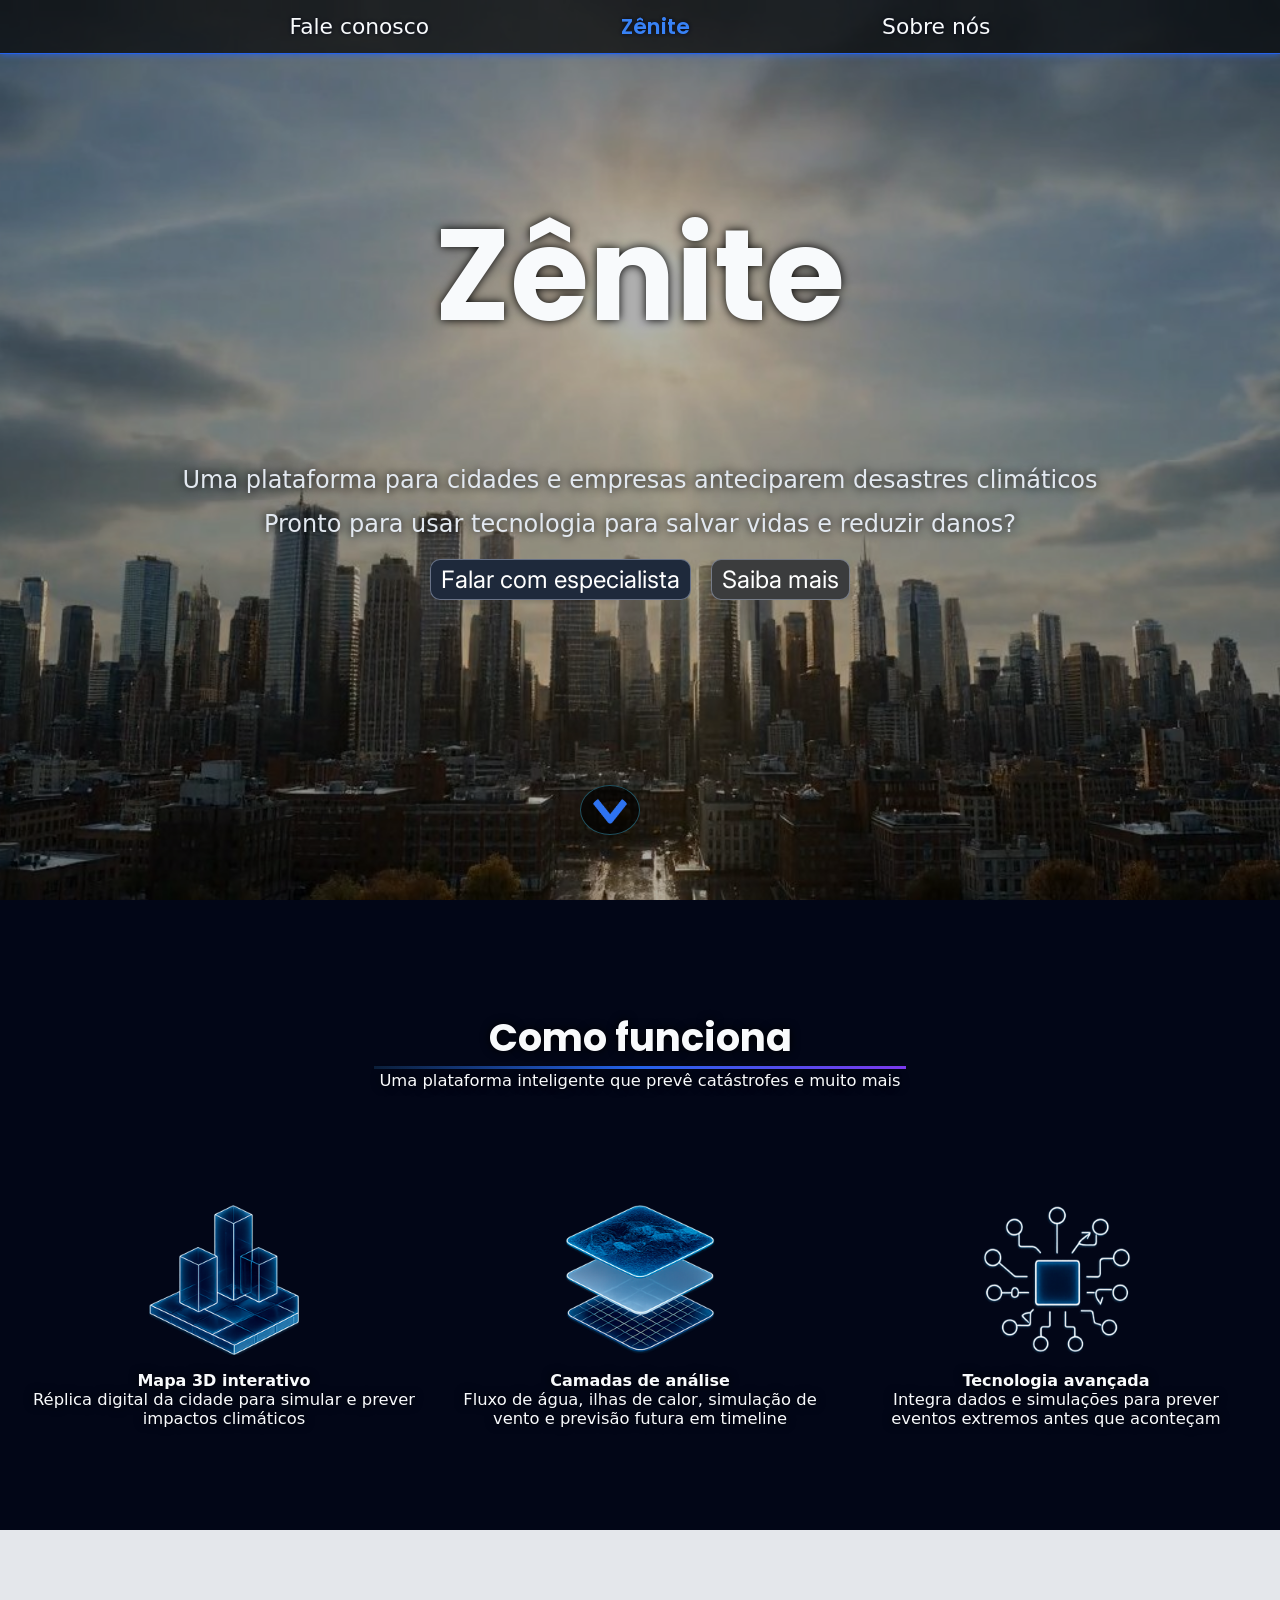
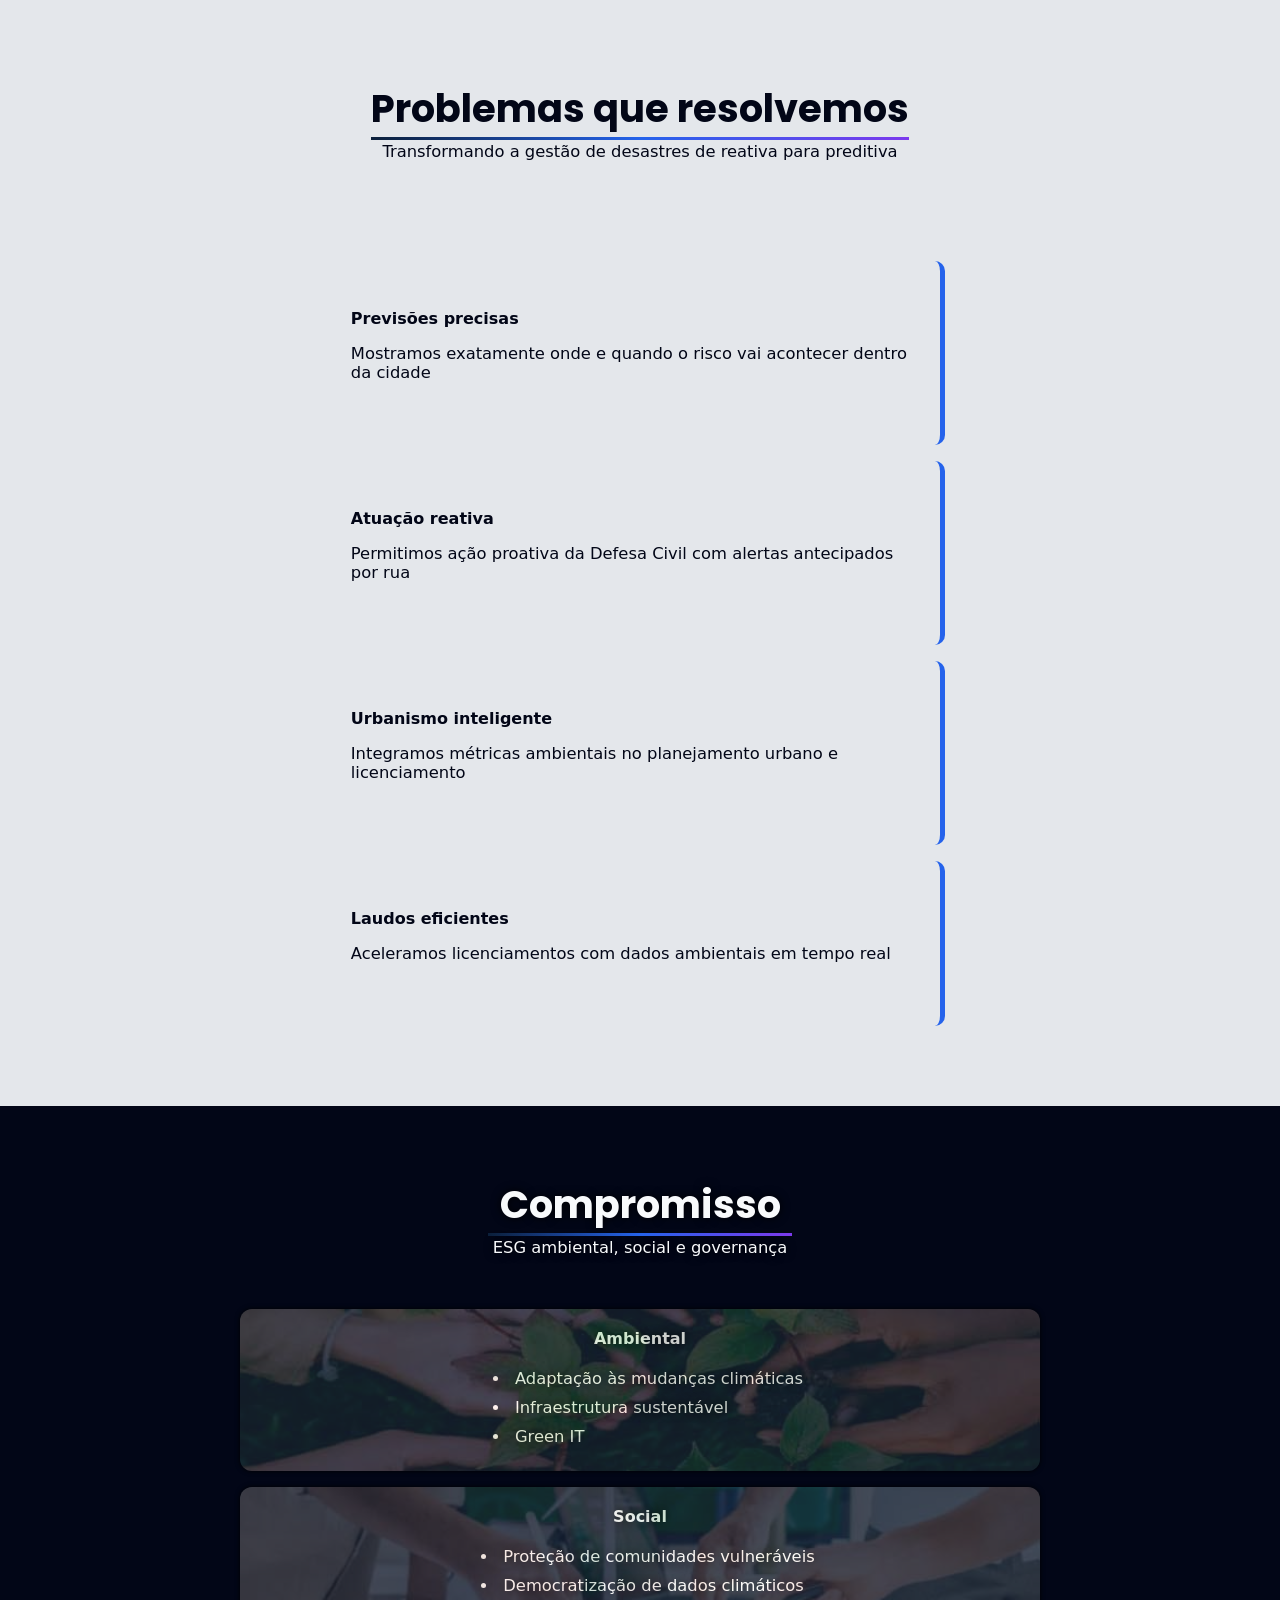
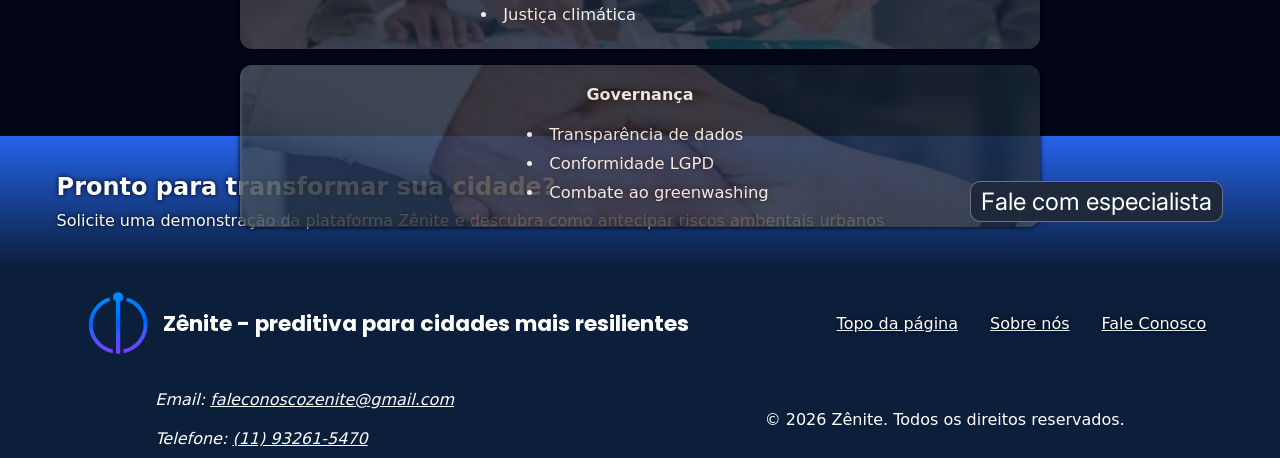
==== index.html @ 0eb36b56 "atualizando detalhes textuais do index" ====
<!DOCTYPE html>
<html lang="pt-br">
  <head>
    <meta charset="UTF-8">
    <meta name="viewport" content="width=device-width, initial-scale=1.0">
    <!-- otimizações para SEO E GEO -->
    <meta name="description" content="Zênite utiliza inteligência preditiva, dados climáticos e simulações urbanas para antecipar desastres e tornar cidades mais resilientes.">
    <meta property="og:title" content="Zênite">
    <meta property="og:description" content="Inteligência preditiva para cidades resilientes">
    <meta property="og:image" content="./conteudo/imagens/zenite-cidade.jpg">
    <meta property="og:type" content="website">
    <meta property="og:url" content="https://zenite.com.br/">
    <meta name="robots" content="index, follow">

    <title>Zênite - Plataforma de Monitoramento Climático e Resiliência Urbana</title>
    <link rel="canonical" href="https://zenite.com.br/">
    <!-- Fonte -->
    <link rel="preconnect" href="https://fonts.googleapis.com">
    <link rel="preconnect" href="https://fonts.gstatic.com" crossorigin>
    <link href="https://fonts.googleapis.com/css2?family=Poppins:wght@400;500;600;700&family=Inter:wght@400;500;600&display=swap" rel="stylesheet">
    <link href="https://fonts.googleapis.com/css2?family=Inter:ital,opsz,wght@0,14..32,100..900;1,14..32,100..900&display=swap" rel="stylesheet">
    <!-- Estilos -->

      <!-- AOS Library -->
    <link href="https://unpkg.com/aos@2.3.1/dist/aos.css" rel="stylesheet">
    <link rel="stylesheet" href="./styles/styles.css">
    
    </head>

<body>

  <header id="topo-pagina">
    
    <video autoplay playsinline muted src="./conteudo/videos/video-tempestade-c.mp4" poster="./conteudo/imagens/fundo-video.jpeg"></video>
    
    <h1 id="titulo">Zênite</h1>
    <nav id="menu" aria-label="Menu principal">
      <ul class="links-menu">
        <li><a class="linha-gradiente" href="./faleconosco.html" >Fale conosco</a></li>
        <li><a id="titulo-nav" class="linha-gradiente" href="./index.html" aria-current="page">Zênite</a></li>
        <li><a class="linha-gradiente" href="./sobre-zenite.html">Sobre nós</a></li>
      </ul>
    </nav>
    
    <div class="cta-header">
      <p>Uma plataforma para cidades e empresas anteciparem desastres climáticos</p>
      <p>Pronto para usar tecnologia para salvar vidas e reduzir danos?</p>
      <span><a class="cta-transformar" id="botao-header" href="./faleconosco.html">Falar com especialista</a></span>
      <a id="link-saiba-mais" href="#como-funciona">Saiba mais</a>
    </div>

    <a id="link-botao-rolar" href="#como-funciona"> <img id="botao-rolar" loading="lazy" src="./conteudo/imagens/seta-baixo.png" alt="seta para baixo para rolar a pagina para baixo e saber mais sobre a zenite" width="30px" height="50px"></a>
  </header>

  <main>
    <article id="como-funciona"  class="como-funciona">
      
      <div class="cabecalho">
        <h2 class="linha-gradiente">Como funciona</h2>
          <p>Uma plataforma inteligente que prevê catástrofes e muito mais</p>
      </div>
      <div class="cards">

        <section data-aos="zoom-in" data-aos-duration="1000" class="card">
          <img src="./conteudo/imagens/mapa-3d.png" loading="lazy" alt="Mapa 3D Interativo" width="200px" height="200px">
        
          <div  class="texto-card">
            <h3>Mapa 3D interativo</h3>
              <p>Réplica digital da cidade para simular e prever impactos climáticos</p>
          </div>
        </section>
        
        <section data-aos="zoom-in" data-aos-duration="1500" class="card">

          <img src="./conteudo/imagens/analise-camadas.png" loading="lazy" alt="Visualização de camadas climáticas urbanas" width="200px" height="200px">

          <div class="texto-card">
            <h3>Camadas de análise</h3>
            <p>Fluxo de água, ilhas de calor, simulação de vento e previsão futura em timeline</p>
          </div>

        </section>
        
        <section data-aos="zoom-in" data-aos-duration="2000" id="ancora-como-funciona" class="card">

          <img src="./conteudo/imagens/tecnologia-avancada.png" loading="lazy" alt="Ilustração de chip tecnologico" width="200px" height="200px">

          <div class="texto-card">
            <h3>Tecnologia avançada</h3>
              <p>Integra dados e simulações para prever eventos extremos antes que aconteçam</p>
        </div>

        </section>
      </div>
    </article>

    <section class="problemas-que-resolvemos">
      <div class="cabecalho">
        <h2 class="linha-gradiente">Problemas que resolvemos</h2>
          <p>Transformando a gestão de desastres de reativa para preditiva</p>
      </div>
      <div class="cards">
          <div class="card" data-aos="fade-right"data-aos-duration="200"data-aos-easing="ease-in-sine">
              <h3 class="titulo-card">Previsões precisas</h3>
                <p>Mostramos exatamente onde e quando o risco vai acontecer dentro da cidade</p>
          </div>

          <div class="card" data-aos="fade-right"data-aos-duration="300"data-aos-easing="ease-in-sine">
              <h3 class="titulo-card">Atuação reativa</h3>
                <p>Permitimos ação proativa da Defesa Civil com alertas antecipados por rua</p>
          </div>
          <div class="card" data-aos="fade-right"data-aos-duration="400"data-aos-easing="ease-in-sine">
              <h3 class="titulo-card">Urbanismo inteligente</h3>
                <p>Integramos métricas ambientais no planejamento urbano e licenciamento</p>
          </div>
          <div class="card" data-aos="fade-right"data-aos-duration="500"data-aos-easing="ease-in-sine">
              <h3 class="titulo-card">Laudos eficientes</h3>
                <p>Aceleramos licenciamentos com dados ambientais em tempo real</p>
          </div>
      </div>

    </section>
    
    <section class="compromisso">
      <div class="cabecalho">
        <h2 class="linha-gradiente">Compromisso</h2>
          <p>ESG ambiental, social e governança</p>
      </div>

          <section class="cards">

              <div data-aos="fade-up" data-aos-duration="1000" class="card" >
                <h3>Ambiental</h3>
                  <ul>
                    <li>Adaptação às mudanças climáticas</li>
                    <li>Infraestrutura sustentável</li>
                    <li>Green IT</li>
                  </ul>
              </div>
            
              <div data-aos="fade-up" data-aos-duration="2000" class="card">
                <h3>Social</h3>
                  <ul>
                    <li>Proteção de comunidades vulneráveis</li>
                    <li>Democratização de dados climáticos</li>
                    <li>Justiça climática</li>
                  </ul>
              </div>

            <div data-aos="fade-up" data-aos-duration="3000" class="card">
                <h3>Governança</h3>
                <ul>
                  <li>Transparência de dados</li>
                  <li>Conformidade LGPD</li>
                <li>Combate ao greenwashing</li>
              </ul>
            </div>
          </section>

    </section>

    <section class="pronto-para-transformar">
      <div>
        <h2>Pronto para transformar sua cidade?</h2>
          <p>Solicite uma demonstração da plataforma Zênite e descubra como antecipar riscos ambentais urbanos</p>
      </div>
      <span><a class="cta-transformar" href="faleconosco.html">Fale com especialista</a></span>
    </section>

  </main>

  <footer>

    <div class="logo">
      <img class="logo-original" loading="lazy" src="./conteudo/imagens/nova-logo-zenite-cortada.png" alt="Logo Zênite" width="368px" height="390px" >
      <h2>Zênite - preditiva para cidades mais resilientes</h2>
    </div>

    <nav class="footer-links">
      <ul>
        <li><a href="#topo-pagina">Topo da página</a></li>
        <li><a href="./sobre-zenite.html">Sobre nós</a></li>
        <li><a href="./faleconosco.html">Fale Conosco</a></li>
      </ul>
    </nav>

    <section class="footer-contato">
      <address>
        <p>Email: <a href="mailto:faleconoscozenite@gmail.com">faleconoscozenite@gmail.com</a></p>
      </address>
      <address>
        <p>Telefone: <a href="tel:+5511932615470">(11) 93261-5470</a></p>
      </address>
    </section>

    <p class="footer-copy">&copy; 2026 Zênite. Todos os direitos reservados.</p>

  </footer>

  <!-- JS da AOS Library -->
  <script src="https://unpkg.com/aos@2.3.1/dist/aos.js"></script>
  <script>
    AOS.init({
      once:true,
    });
  </script>


<script type="application/ld+json">
  {
    "@context": "https://schema.org",
    "@type": "Organization",
    "name": "Zênite",
    "url": "https://zenite.com.br",
    "description": "Plataforma de monitoramento climático e resiliência urbana"
  }
</script>

<script src="./scripts/script.js"></script>
</body>
</html>
---- styles/styles.css ----
:root {
  /* Cores principais */
  --cor-azul-escuro: #0B1F3A;
  --cor-azul-destaque: #2563EB;
  --cor-azul-claro: #3882F6;
  --cor-roxo: #7C3AED;
  --cor-branco-titulos: #F8FAFC;

  /* Cores Neutras */
  --cor-azul-muito-escuro: #020617;
  --cor-azul-opaco: #1E293B;
  --cor-lilas-pastel: #64748B;
  --cor-azul-acizentado: #E2E8F0;
  --cor-branco: #FFFFFF;

  /* Fontes */
  --fonte-titulos: 'Poppins', sans-serif, system-ui;

  /* Gradiente */
  --gradiente: linear-gradient(to right, #0B1F3A, #2563EB, #7C3AED);
}

*, *::before, *::after {
  box-sizing: border-box;
  margin: 0;
  padding: 0;
}

html {
  overflow-x: hidden; /* Evitando que a pagina crie uma barra lateral */
  font-size: 16px;
  font-family: system-ui, sans-serif;
  background-color: black;
  scroll-behavior: smooth;
}

main{
  position: relative;
  isolation: isolate;
  background-size: cover;
  background-color: var(--cor-azul-muito-escuro);
}

nav a { 
  color: var(--cor-branco-titulos);
  text-shadow: 0 0 5px var(--cor-azul-muito-escuro);
  text-decoration: none;
}

p{ text-align: start; }

#topo-pagina {
  display: flex;
  justify-content: center;
  position: relative;
  width: 100vw;
  height: 100vh;

  video {
    position: absolute;
    z-index: -2;  
    width: 100vw;
    height: 100vh;
    object-fit: cover;
    animation-name: esmaecer;
    animation-timing-function: ease-in;
    animation-duration: 12s;
    animation-fill-mode: forwards;
  }
  h1 {
    position: absolute;
    top: 20vh;
    color: var(--cor-branco-titulos);
    text-shadow: 0 0 10px black;
    
    font-size: clamp(4rem, 10vw, 16rem);
    
    /* espaço para a linha */
    padding-bottom: 1rem;
    
    font-family: var(--fonte-titulos);
  }
  #link-botao-rolar{margin-inline: auto;}
}


/* linha com gradiente abaixo do titulo */
.linha-gradiente::after {
  content: '';
  
  position: absolute;
  top: 20vh;
  
  /* faz a linha começar antes do texto */
  left: -15vw;
  
  /* aumenta além do tamanho do h1 */
  width: calc(100% + 30vw);
  
  height: 3px;
  
  background: var(--gradiente);
}

.cabecalho h2{position: relative;}

.cabecalho .linha-gradiente::after {
  position: absolute;
  top: 100%;
  left: 0;
  width: 100%;
}

#menu {
  /* Flex */
  position: fixed;
  top: 0;
  display: flex;
  flex-wrap: wrap;
  align-content: flex-start;
  gap: 5px;
  
  /* Posição */
  z-index: 5;
  
  a{
    font-size: clamp(1rem, calc((2vw + 2vh)/2), 60px);
    position: relative;
    transition: 0.3s ease-in-out;
    
    &:hover, &:focus-visible{
      color: var(--cor-azul-destaque);
      text-shadow: none;
      &::after{
        animation-name: transicao_barra_links;
        animation-duration: 0.3s;
        opacity: 1;
      }
    }
  }
  
  .linha-gradiente::after{
    position: absolute;
    height: 3px;
    width: 120%;
    left: -10%;
    top: 90%;
    opacity: 0;
    transition: opacity 0.3s ease;
  }
}

.links-menu a[aria-current="page"] {
    color: var(--cor-azul-claro);
    font-weight: 600;
}

#titulo-nav{ font-family: var(--fonte-titulos); }

#botao-rolar{
  transition: opacity 0.5s ease;
  &.visivel{
    opacity: 1;
    cursor: pointer ;
  }
}

.links-menu{
  display: flex;
  align-items: center;
  justify-content: center;
  gap:15%;
  background-color: hsla(0, 0%, 0%, 0.685);
  border-block-end: solid 1px var(--cor-azul-destaque);
  box-shadow:  0 0 7px var(--cor-azul-destaque);
  width: 100vw;
  min-height: fit-content;
  height: 6vh;
}
ul{list-style: none;}

.cta-header{
  position: absolute;
  top: 50vh;
  text-align: center;
  font-size: clamp(1rem, calc((3vw + 3vh)/2), 8rem);
  color: var(--cor-azul-acizentado);
  text-shadow: 0 0 10px black;
  p{
    text-align: center;
    user-select: none;
    position: relative;
    font-size: clamp(1.5rem, calc((2vw + 2vh)/2), 8rem);
    margin-inline: 10px;
    margin-block: 1rem;
  }
}

.cta-header, .pronto-para-transformar{
  a, a .cta-transformar{
    font-family: 'Inter', sans-serif;
    display: inline-block;
    position: relative;
    color: var(--cor-branco);
    font-size: clamp(1.5rem, calc((2.2vw + 2.2vh) / 2), 6rem);
    text-decoration: none;
    background-color: var(--cor-azul-opaco);
    border-radius: 10px;
    padding: 5px 10px;
    text-shadow: none;
    margin: 5px;
    border: 1px solid #b1bcd380;
  }
  
  a:hover, a:focus-visible{ 
    background-color:var(--cor-azul-claro); 
    box-shadow: 0 0 2px var(--cor-azul-destaque);
  }  
  
}

.pronto-para-transformar{
  p{ font-size: clamp(1rem, calc((1.3vw + 1.3vh) / 2), 6rem); }
}

#link-saiba-mais{
  background-color: #3b3c3d;
  &:hover, &:focus-visible{ 
    background-color:var(--cor-azul-escuro); 
  }     
}

#botao-rolar{
  /* centraliação responsiva  */
  left: 0;
  right: 0;
  width: clamp(40px, calc((12vw + 12vh)/2), 60px);
  margin: 0 auto;
  
  /* Posição */
  position: fixed;
  top: 90dvh;
  transform: translate(-50%, -50%);
  z-index: 3;
  
  /* Animação */
  opacity: 0;
  animation-name: sobe_desce;
  animation-duration: 1s;
  animation-iteration-count: infinite;
  animation-direction: alternate;
  
  /* Estilização */
  background-color: hsla(0, 0%, 0%, 0.685);
  border: 1px rgb(33, 81, 95) solid;
  padding: 10px;
  border-radius: 100%;
  user-select: none;
}

.compromisso{
  height: 70vh;
  ul{
    margin-inline-start: 1rem ;
    li{font-size: clamp(1rem, calc((1.5vw + 1.5vh) / 2), 4rem);}
  }
}

.como-funciona{
  height: 70vh;
  flex-direction: column;
  max-width: 100%;
  padding-block-start: 1rem;

  h2{padding-block-start: 5dvh;}

  .cards{
    display: flex;
    flex-wrap: wrap;
    justify-content: center;
  }
  .card{
    flex: 1 1 30%;
    flex-direction: column;
    
    h3,p{text-align: center;}
  }
}

.como-funciona, .compromisso { 
  display: flex;
  isolation: isolate;
  position: relative;
  flex-direction: column;
  font-size: clamp(1rem, calc((2vw + 2vh)/2), 3rem);
  min-height: fit-content;
  align-items: center;
  justify-content: space-around;
  padding: 1rem;
  color: var(--cor-branco-titulos);
  text-shadow: 0 0 10px black;
  
  img{
    width: 150px;
    height: auto;
  }

}

.como-funciona, .problemas-que-resolvemos, .compromisso{
  p{
    font-size: clamp(1rem, calc((1.5vw + 1.5vh) / 2), 4rem);
    margin: 0 auto;
    margin-block-end: 15px;
  }
}

.card{
  display: flex;
  max-width: 800px;
  gap: 1rem;
  color: var(--cor-branco-titulos);
  text-shadow: 0 0 10px black;
  padding: 1rem;
  padding-block-end: 2rem;
  border-radius: 10px;  
  user-select: none;
  transition: ease-in-out 0.1s;
  align-items: center;
  text-align: start;
  &:hover, &:focus-visible{
    transform: scale(1.008);
  }
  
  h2, h3{
    width: 100%;
    font-size: clamp(1rem, calc((1.4vw + 1.4vh) / 2), 3rem);
  }
  
  ul{
    margin-inline-start: 5%;
  }
  
  p, li{ font-size: clamp(1rem, calc((1vw+1vh)/2), 6rem); }
}

.problemas-que-resolvemos{
  padding-block: 3rem;
  background-color: #e4e7eb;
  color: var(--cor-azul-muito-escuro);
  min-height: fit-content;
  display: flex;
  flex-wrap: wrap;
  justify-content: space-around;
  align-items: center;
  flex-direction: column;
  .card{
    padding-block: 3rem;
    color: var(--cor-azul-muito-escuro);
    text-shadow: none;
  }
  .cabecalho{
    padding: 3rem;
  }
  
}

.cabecalho{
  display: flex;
  text-align: center;
  flex-direction: column;
  justify-content: center;
  align-content: center;
  max-width: 90%;
  h2{
      padding-block-start: 6dvh;
      font-size: clamp(1.5rem, 3vw, 8rem);
      font-family: var(--fonte-titulos);
  }
  p{ padding: 5px; }
}

.problemas-que-resolvemos .cards{
  display: flex;
  flex-wrap: wrap;
  padding: 2rem;
  gap: 1rem;
  flex-direction: column;
  align-content: center;
  
  .card{ 
    border-inline-end: solid 5px var(--cor-azul-destaque);
    flex-direction: column;
  }
}
  
.compromisso {
  .cards{
    display: flex;
    width: 90vw;
    flex-direction: column;
    flex-wrap: wrap;
    padding: 2rem;
    gap: 1rem;
    justify-content: space-around;
  }
  
  .card{
    flex: 1 1 20%;
    display: flex;
    flex-direction: column;
    border-radius: 10px;
    background-color: hsla(217, 33%, 17%, 0.8);
    box-shadow: 0 0 5px black;
    h3{text-align: center;}
    ul{
      li{
        list-style: disc;
        padding: 5px;
      }
    }
  }
}

/*----------------IMG FUNDO CARD COMPROMISSO---------------------*/
.compromisso .card:first-child {
  position: relative;
  overflow: hidden;
  padding: 20px;
  border-radius: 12px;
  color: white;
  &::before{
    content: "";
    position: absolute;
    inset: 0;
    
    background-image: url(../conteudo/imagens/pessoas-segurando-plantas-c2.jpg);
    background-size: cover;
    
    opacity: 0.2; /* controla transparência da imagem */
  }
}

.compromisso .card:nth-child(2){
  position: relative;
  overflow: hidden;
  padding: 20px;
  border-radius: 12px;
  color: white;
  &::before{
    content: "";
    position: absolute;
    inset: 0;
    
    background-image: url(../conteudo/imagens/pessoas-planejando-com-documentos-c2.jpg);
    background-size: cover;
    
    opacity: 0.2; /* controla transparência da imagem */
  }
}

.cards{
  align-items: center;
  .card{
    width: 90%;
    p{margin-inline-start: 0;}
  }
}

.compromisso .card:last-child{
  position: relative;
  overflow: hidden;
  padding: 20px;
  border-radius: 12px;
  color: white;
  &::before{
    content: "";
    position: absolute;
    inset: 0;
    
    background-image: url(../conteudo/imagens/aperto-de-mao-empresarial-c2.jpg);
    background-size: cover;
    background-position: center top;
    
    opacity: 0.2; /* controla transparência da imagem */
  }
}

.pronto-para-transformar{
  display: flex;
  flex-wrap: wrap;
  align-items: center;
  justify-content: space-around;
  gap: 5px;
  background-image: linear-gradient(to bottom,#2563EB,#0B1F3A);
  background-color: var(--cor-azul-acizentado);
  padding: 1rem;
  padding-block: 2rem;
  color: var(--cor-branco-titulos);
  h2,p{
    padding: 5px;
    text-shadow: 0 0 5px black;
  }
}

footer {
  color: white;
  text-align: center;
  display: flex;
  z-index: 6;
  flex-wrap: wrap;
  justify-content: space-around;
  align-items: center;
  height: fit-content;
  background-color: var(--cor-azul-escuro);
  p{
    font-size: clamp(1rem, calc((1vw + 1vh) / 2), 3rem);
    padding: 10px;
  }
  a{
    color: white;
    text-decoration:underline;
    &:hover, &:focus-visible{
      color: var(--cor-azul-claro)
    }
  }
}

.footer-links {
  padding-block: 10px;
  ul{
    display: flex;
    list-style: none;
    gap: 2rem;
  }
}

.logo{
  padding-block: 10px;
  display: flex;
  font-family: var(--fonte-titulos);
  align-items: center;
  .logo-original {
    width: clamp(80px, calc((5.5vw + 5.5vh) / 2), 200px);
    height: auto;
    margin: 0.3rem ;
    padding: 10px;
  }
  h2{font-size: clamp(1.2rem, calc((2vw + 2vh) / 2), 4rem);}
}

@media(min-width:1400px){
  .problemas-que-resolvemos{
    .cards{
      flex-flow: row;
    }
  }
  .compromisso .cards{
    flex-flow: row;
  }
  .como-funciona .card{
    flex-direction: row;
    h3,p{text-align: start;}
  }
  .card{padding: 2rem;}
  .footer-links{
    ul{
      gap: 5rem;
    }
  }
}

@keyframes sobe_desce{
  from{transform: translateY(10px);}
  to{transform: translateY(-10px);}
}

@keyframes transicao_barra_links {
  from { transform: scaleX(0.1) ; }
  to { transform: scaleX(1) ; }
}

@keyframes esmaecer{
  from{opacity: 1;}
  to{opacity:0.7;}
}
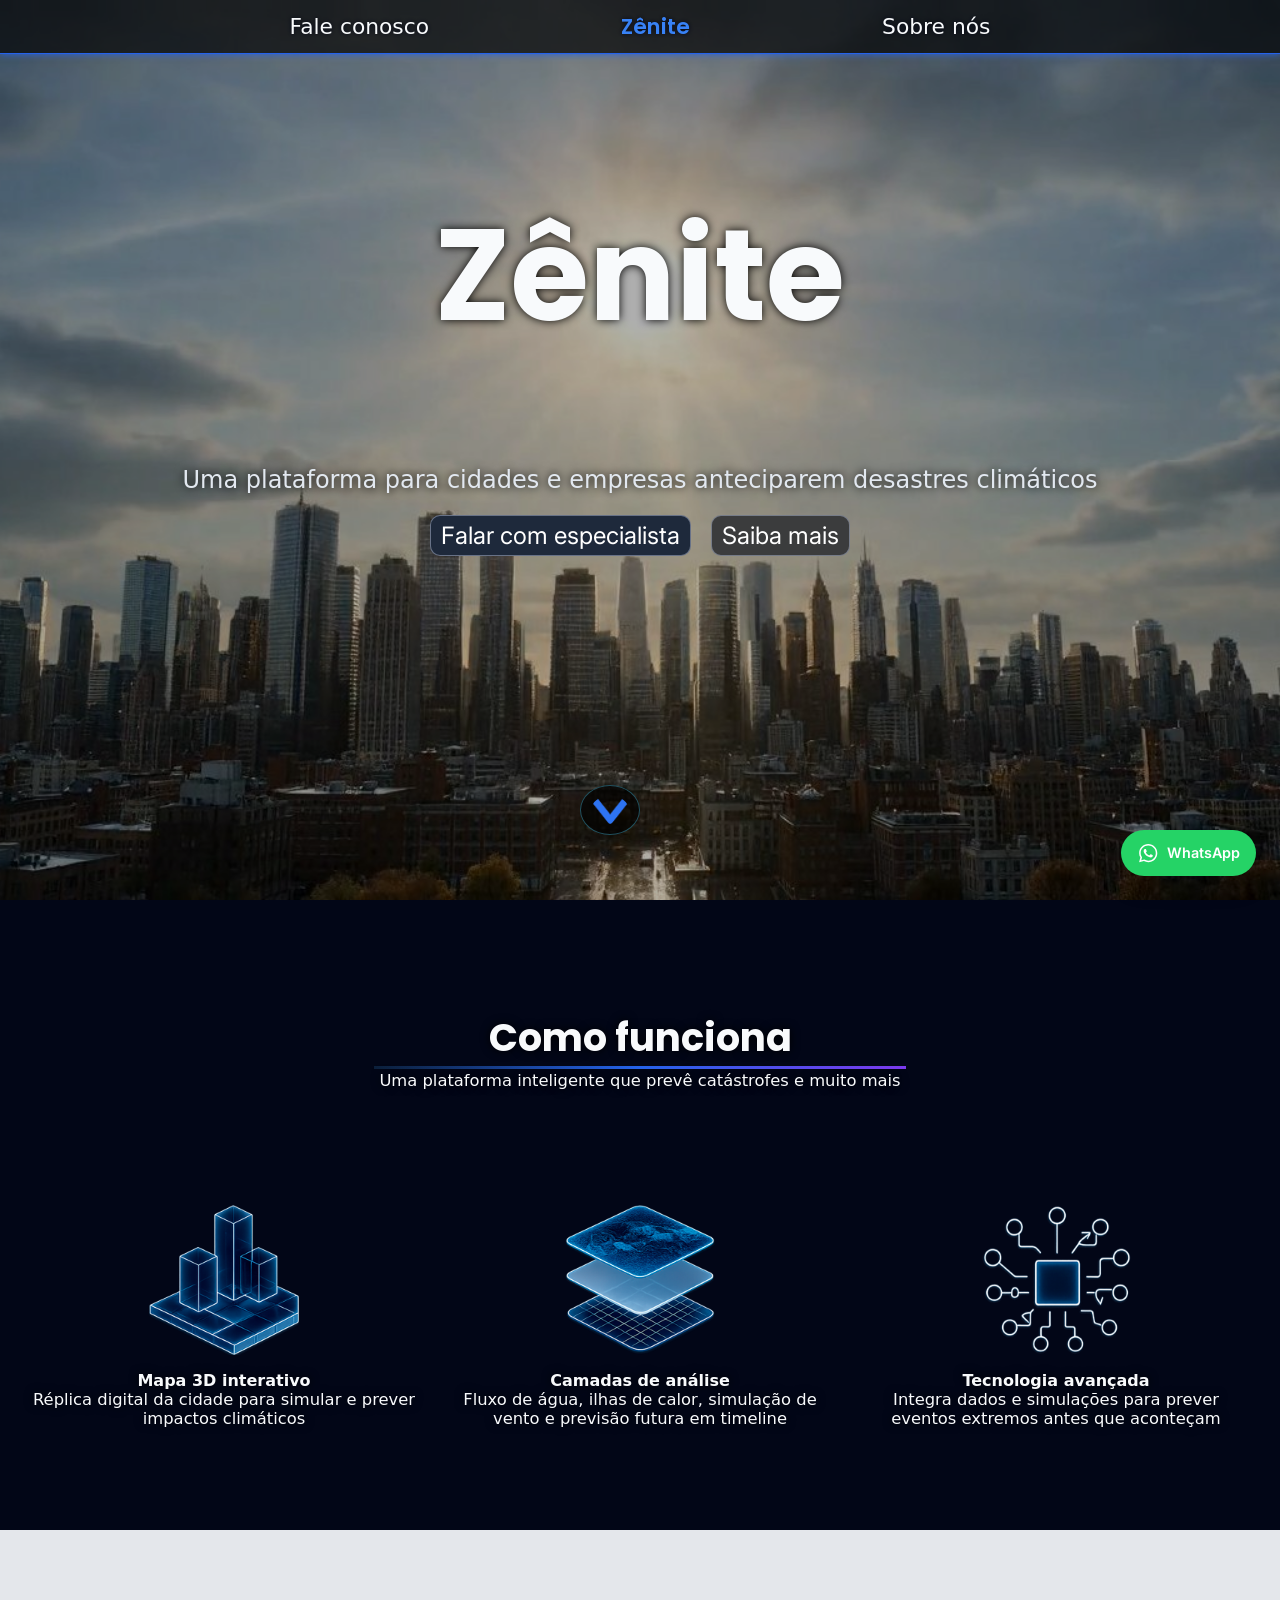
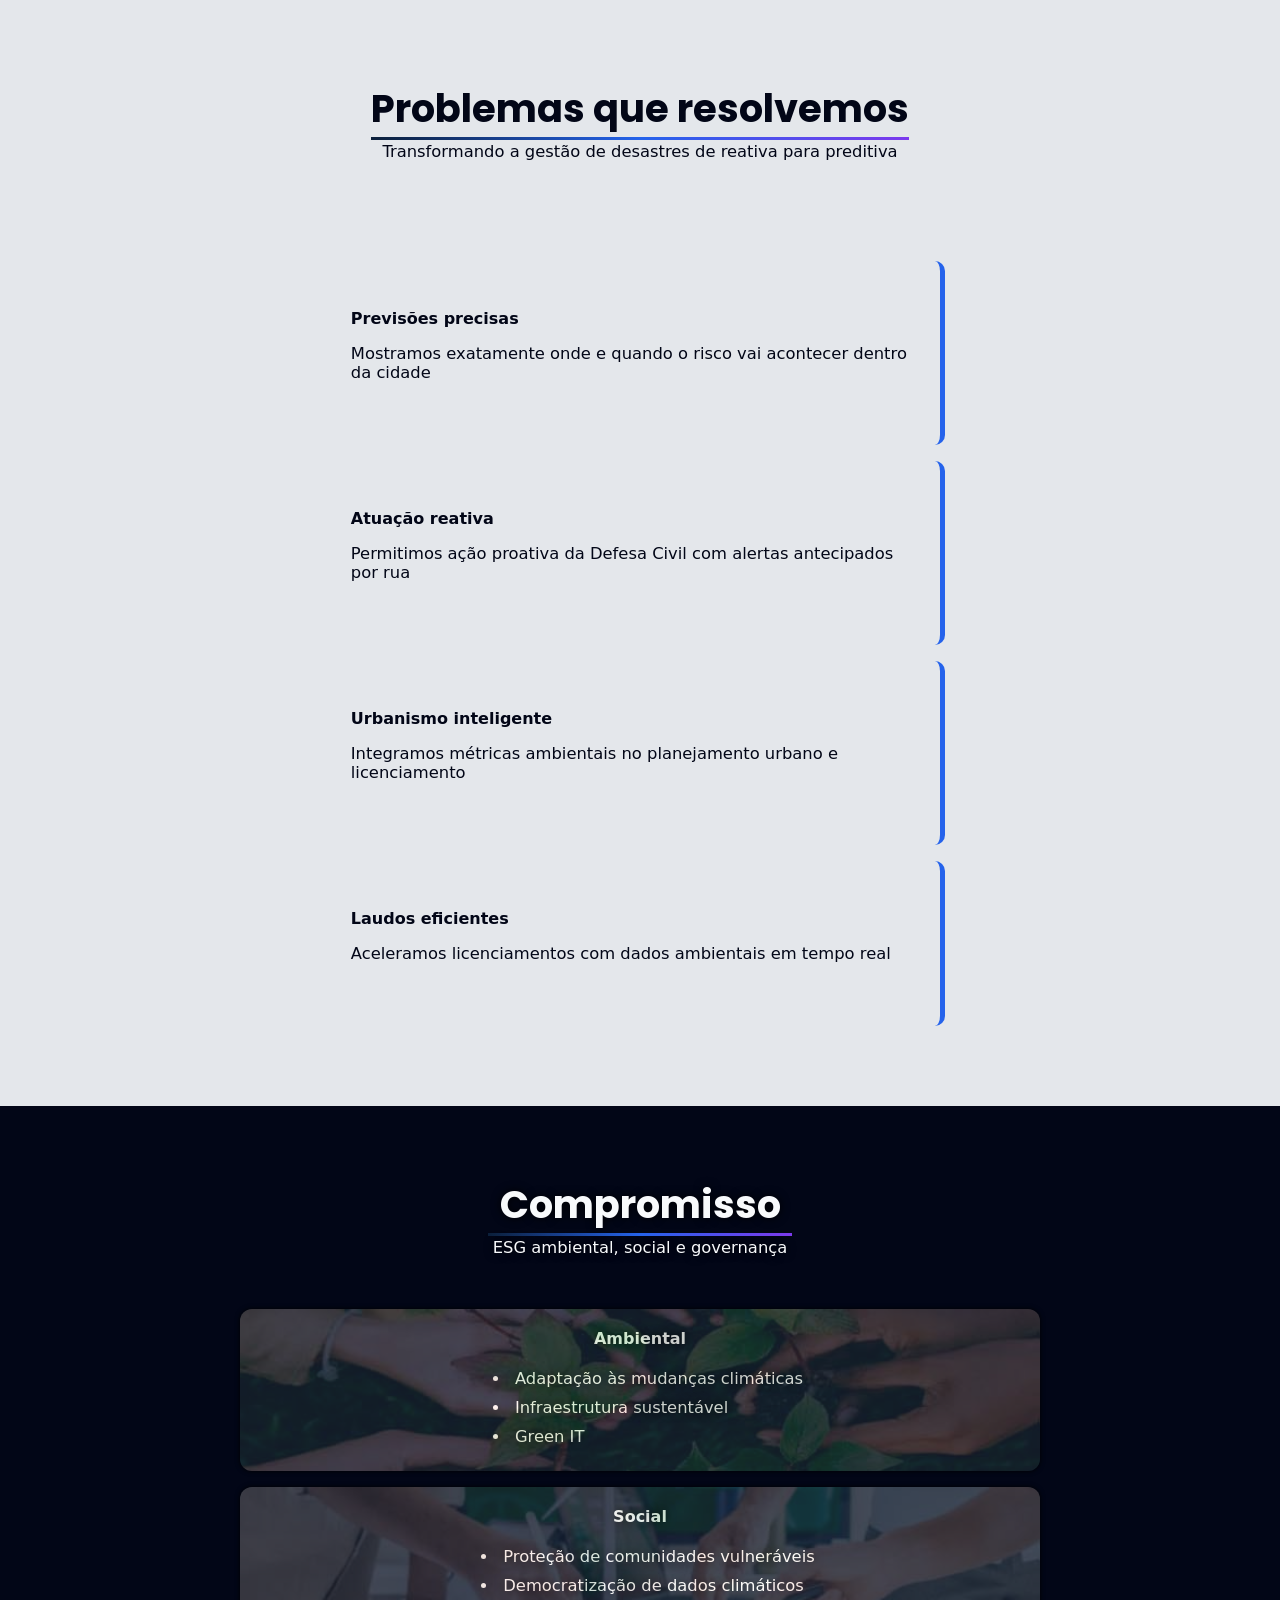
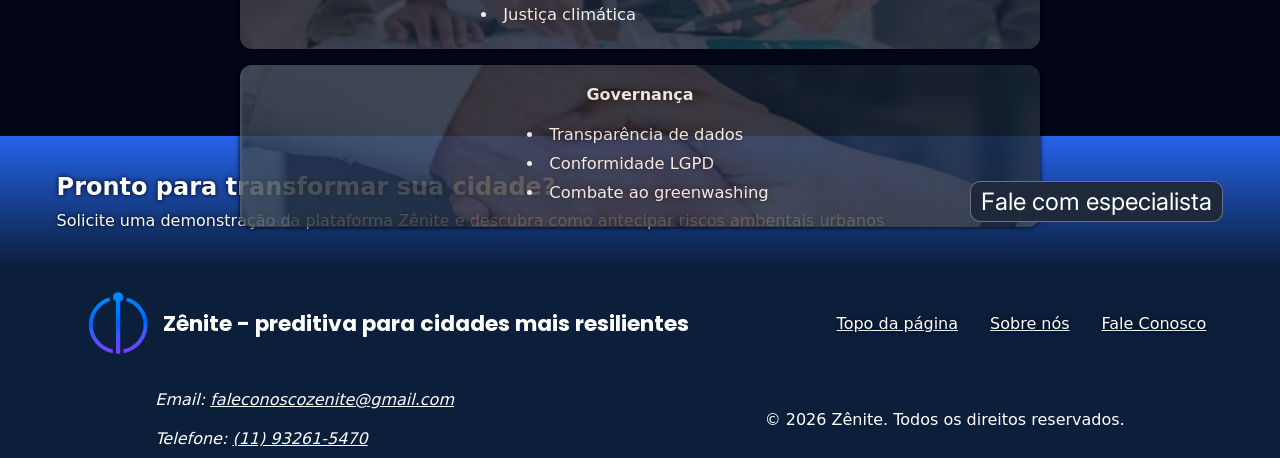
==== commit cab8c15e: "adicionando o botao do whatsapp com ia" ====
--- a/index.html
+++ b/index.html
@@ -7,7 +7,7 @@
     <meta name="description" content="Zênite utiliza inteligência preditiva, dados climáticos e simulações urbanas para antecipar desastres e tornar cidades mais resilientes.">
     <meta property="og:title" content="Zênite">
     <meta property="og:description" content="Inteligência preditiva para cidades resilientes">
-    <meta property="og:image" content="./conteudo/imagens/zenite-cidade.jpg">
+    <meta property="og:image" content="./conteudo/imagens/zenite-cidade-c.jpg">
     <meta property="og:type" content="website">
     <meta property="og:url" content="https://zenite.com.br/">
     <meta name="robots" content="index, follow">
@@ -44,7 +44,7 @@
     
     <div class="cta-header">
       <p>Uma plataforma para cidades e empresas anteciparem desastres climáticos</p>
-      <p>Pronto para usar tecnologia para salvar vidas e reduzir danos?</p>
+      <!-- <p>Pronto para usar tecnologia para salvar vidas e reduzir danos?</p> -->
       <span><a class="cta-transformar" id="botao-header" href="./faleconosco.html">Falar com especialista</a></span>
       <a id="link-saiba-mais" href="#como-funciona">Saiba mais</a>
     </div>
@@ -169,6 +169,13 @@
 
   </main>
 
+  <a class="botao-whatsapp" href="https://wa.me/5511932615470?text=Ol%C3%A1%21%20Vim%20pelo%20site%20da%20Z%C3%AAnite%20e%20gostaria%20de%20saber%20como%20a%20plataforma%20pode%20ajudar%20minha%20cidade%20ou%20empresa%20a%20antecipar%20riscos%20clim%C3%A1ticos%20e%20reduzir%20danos." target="_blank" rel="noopener noreferrer" aria-label="Conversar com a Zênite pelo WhatsApp">
+    <svg aria-hidden="true" viewBox="0 0 32 32">
+      <path d="M16.04 3C8.88 3 3.06 8.78 3.06 15.9c0 2.27.6 4.49 1.73 6.43L3 29l6.84-1.78a13 13 0 0 0 6.2 1.58c7.16 0 12.98-5.78 12.98-12.9S23.2 3 16.04 3Zm0 23.62c-1.93 0-3.82-.52-5.48-1.51l-.39-.23-4.06 1.06 1.08-3.94-.26-.41a10.55 10.55 0 0 1-1.68-5.69c0-5.91 4.84-10.72 10.79-10.72s10.79 4.81 10.79 10.72-4.84 10.72-10.79 10.72Zm5.92-8.03c-.32-.16-1.91-.94-2.2-1.04-.3-.11-.51-.16-.73.16-.21.32-.84 1.04-1.03 1.25-.19.22-.38.24-.7.08-.32-.16-1.36-.5-2.59-1.59-.96-.85-1.6-1.9-1.79-2.22-.19-.32-.02-.49.14-.65.15-.14.32-.38.49-.57.16-.19.21-.32.32-.54.11-.22.05-.41-.03-.57-.08-.16-.73-1.74-1-2.38-.26-.63-.53-.54-.73-.55h-.62c-.21 0-.57.08-.86.41-.3.32-1.13 1.1-1.13 2.68s1.16 3.11 1.32 3.33c.16.22 2.28 3.46 5.52 4.85.77.33 1.37.53 1.84.68.77.24 1.47.21 2.02.13.62-.09 1.91-.78 2.18-1.53.27-.75.27-1.39.19-1.53-.08-.13-.3-.21-.62-.37Z"/>
+    </svg>
+    <span>WhatsApp</span>
+  </a>
+
   <footer>
 
     <div class="logo">
--- a/styles/styles.css
+++ b/styles/styles.css
@@ -181,7 +181,7 @@
 
 .cta-header{
   position: absolute;
-  top: 50vh;
+  top: 50dvh;
   text-align: center;
   font-size: clamp(1rem, calc((3vw + 3vh)/2), 8rem);
   color: var(--cor-azul-acizentado);
@@ -584,3 +584,59 @@
   from{opacity: 1;}
   to{opacity:0.7;}
 }
+
+/* Botão flutuante do WhatsApp */
+.botao-whatsapp {
+  position: fixed;
+  right: clamp(12px, 2vw, 24px);
+  bottom: clamp(12px, 2vw, 24px);
+  z-index: 10;
+  display: inline-flex;
+  align-items: center;
+  gap: 0.5rem;
+  padding: 0.75rem 1rem;
+  border-radius: 999px;
+  background-color: #25D366;
+  color: #ffffff;
+  font-family: 'Inter', sans-serif;
+  font-size: clamp(0.9rem, 1vw, 1rem);
+  font-weight: 600;
+  text-decoration: none;
+  box-shadow: 0 8px 24px rgba(0, 0, 0, 0.28);
+  transition: transform 0.2s ease, box-shadow 0.2s ease, opacity 0.2s ease;
+}
+
+.botao-whatsapp svg {
+  width: 1.4rem;
+  height: 1.4rem;
+  fill: currentColor;
+  flex-shrink: 0;
+}
+
+.botao-whatsapp:hover,
+.botao-whatsapp:focus-visible {
+  transform: translateY(-2px);
+  box-shadow: 0 10px 28px rgba(0, 0, 0, 0.35);
+  outline: none;
+}
+
+@media (max-width: 600px) {
+  .botao-whatsapp {
+    padding: 0.75rem;
+    bottom: 16px;
+    right: 16px;
+  }
+
+  .botao-whatsapp span {
+    position: absolute;
+    width: 1px;
+    height: 1px;
+    padding: 0;
+    margin: -1px;
+    overflow: hidden;
+    clip: rect(0, 0, 0, 0);
+    white-space: nowrap;
+    border: 0;
+  }
+}
+
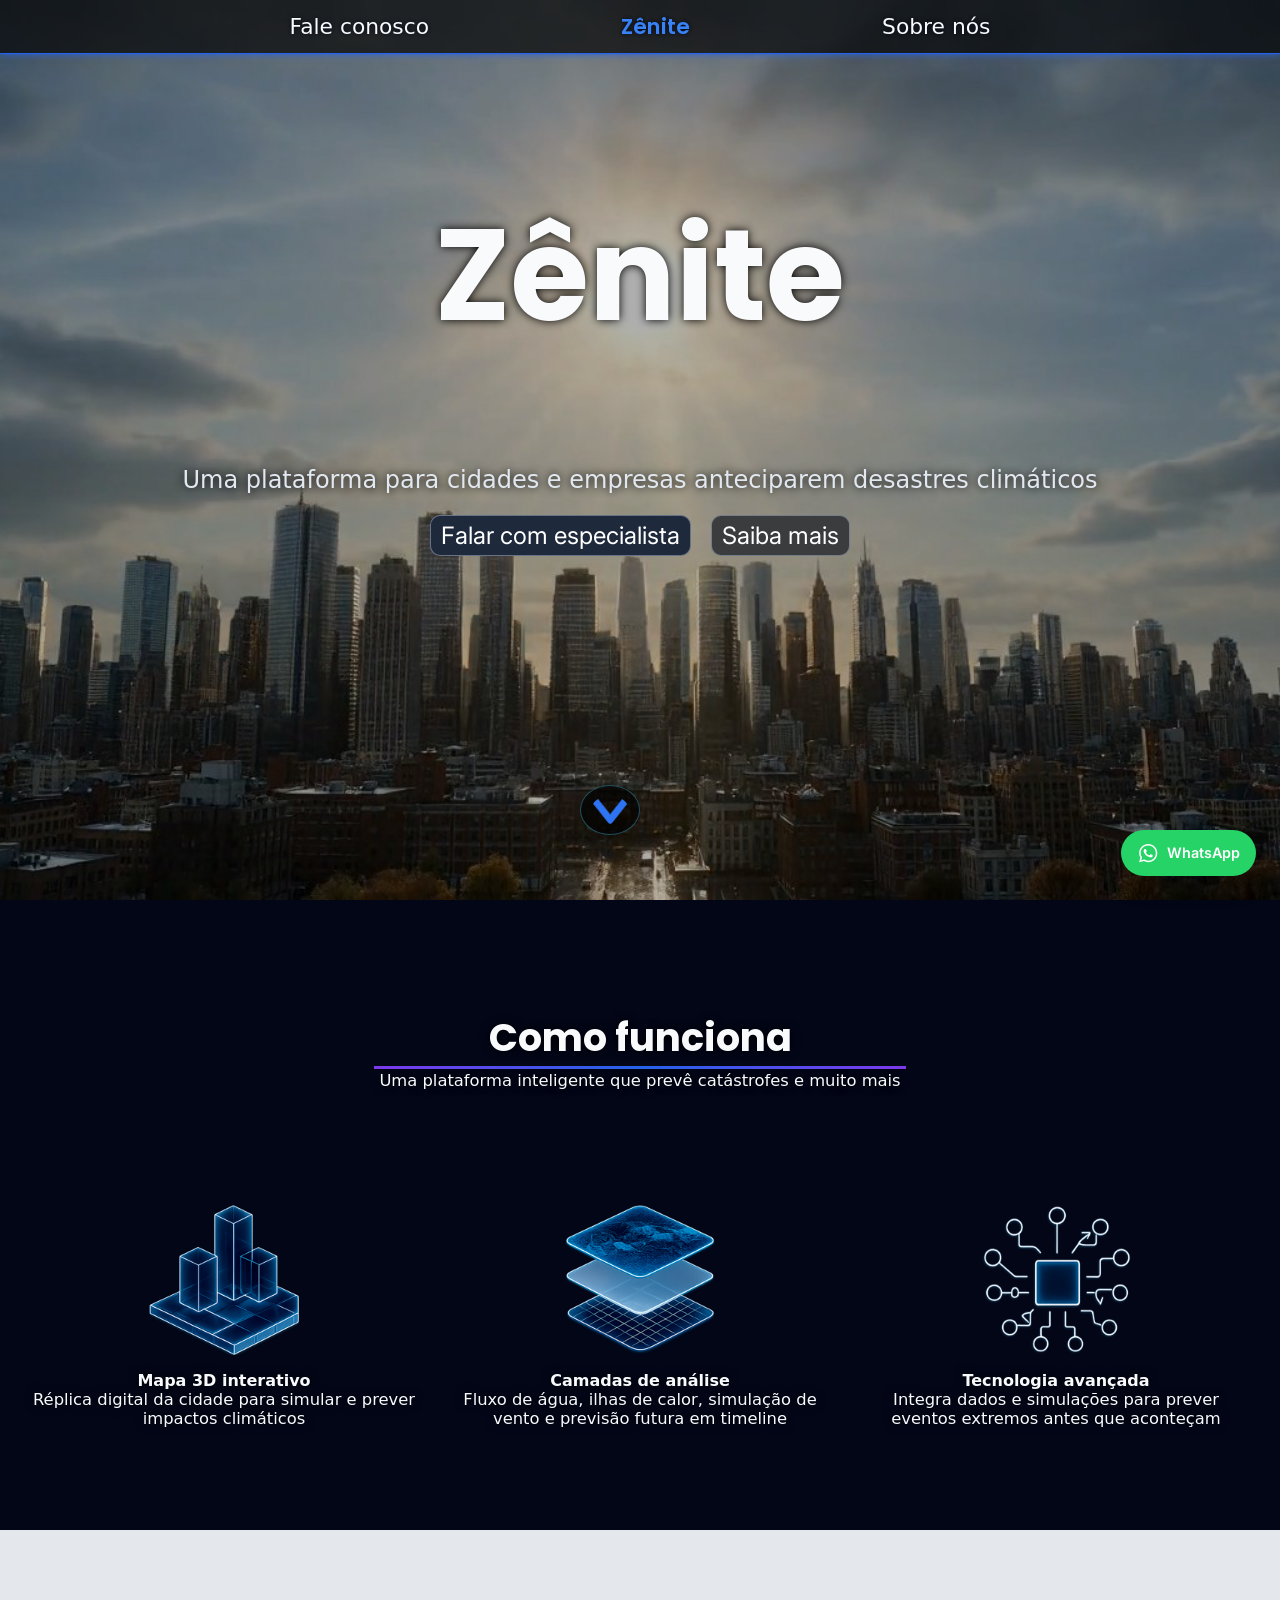
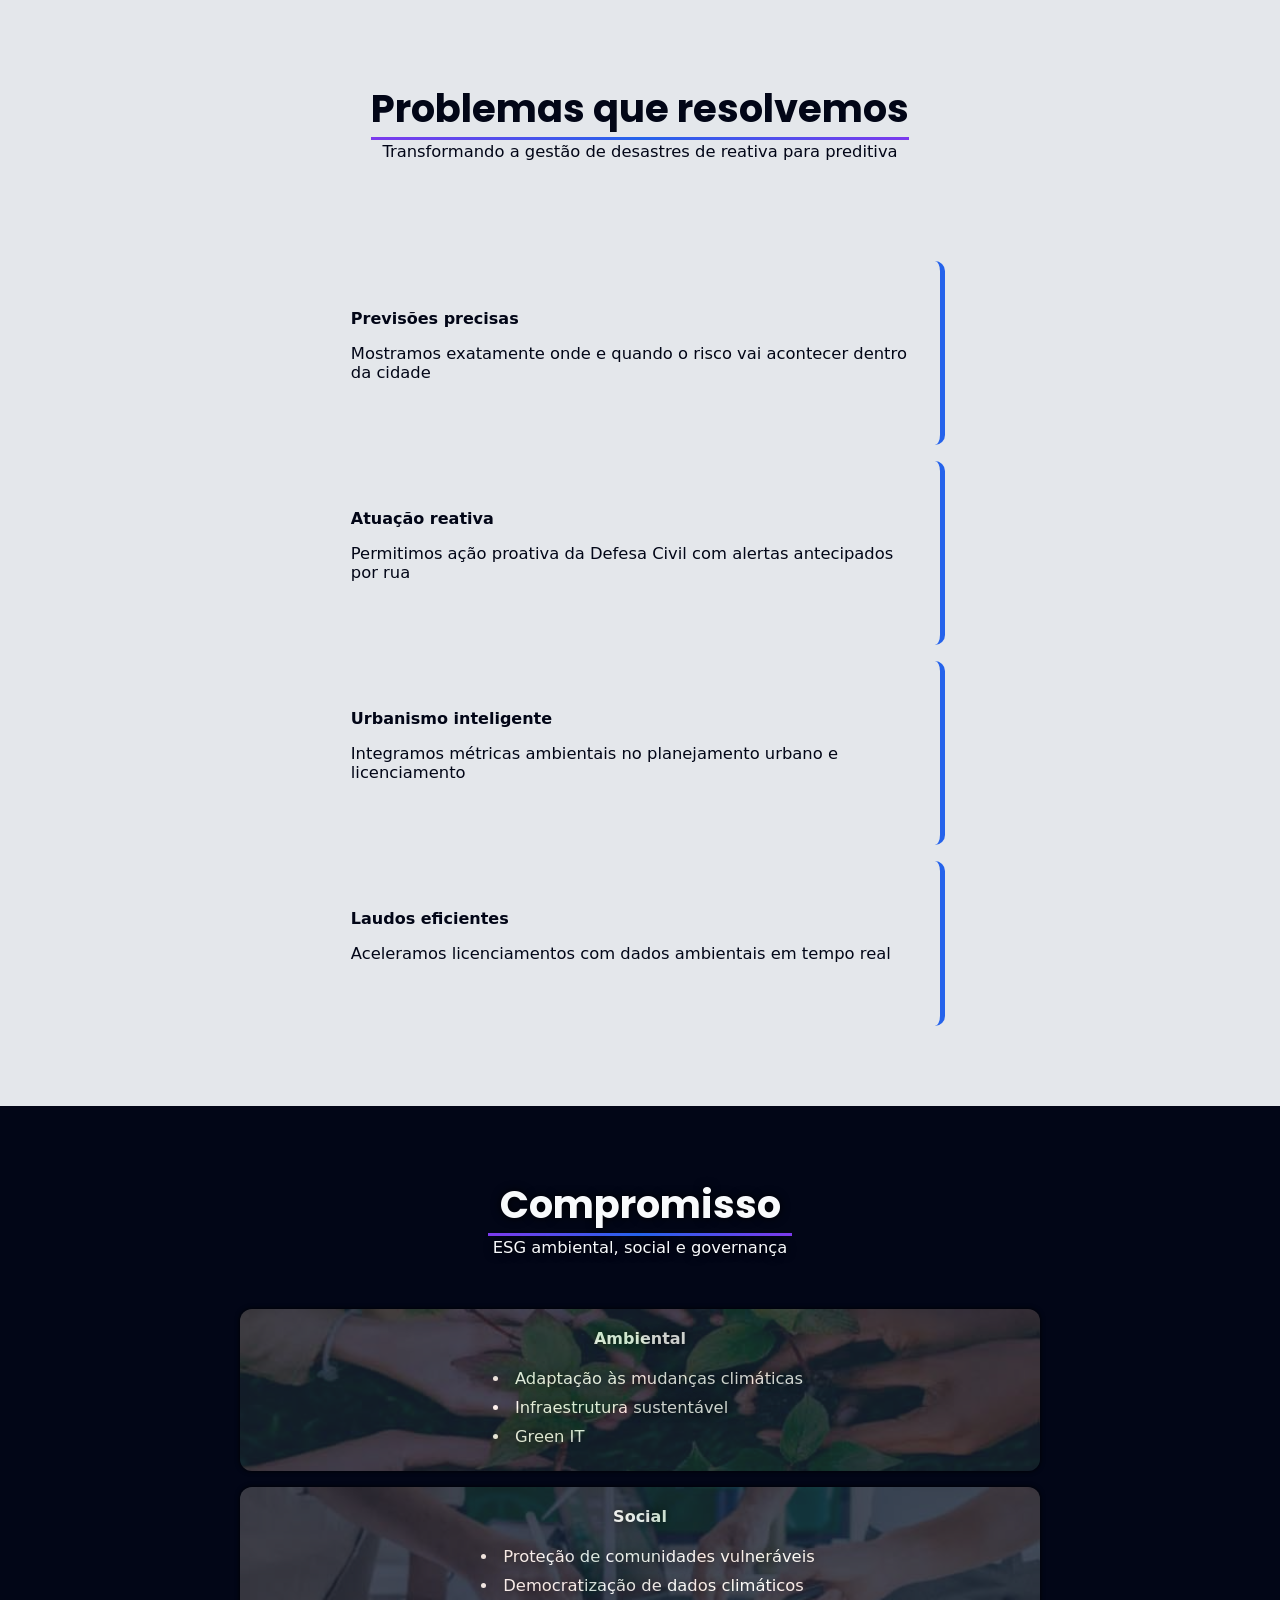
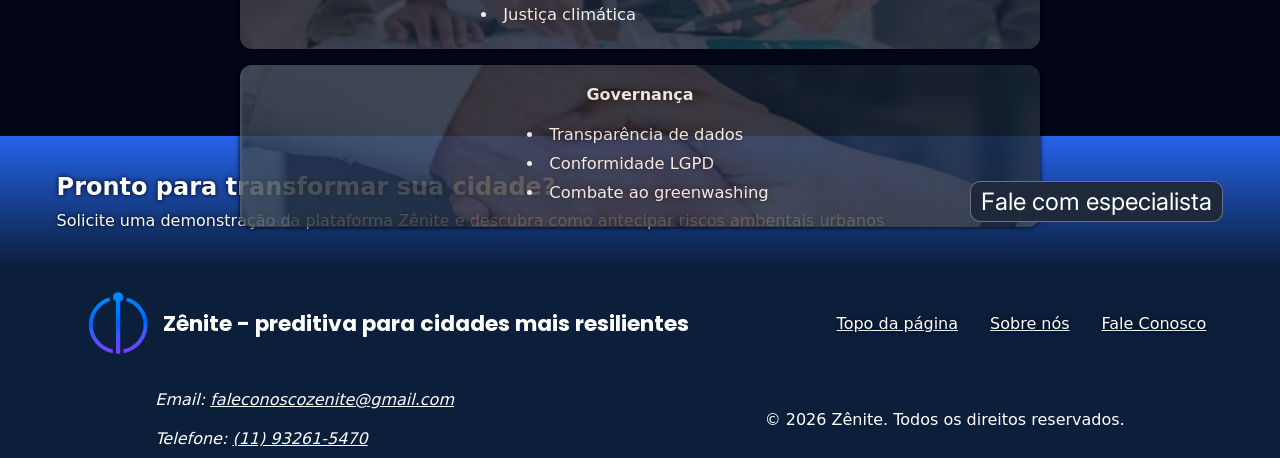
==== commit 6132ea97: "mudando degrade padrao e mudando icone das listas" ====
--- a/index.html
+++ b/index.html
@@ -4,15 +4,25 @@
     <meta charset="UTF-8">
     <meta name="viewport" content="width=device-width, initial-scale=1.0">
     <!-- otimizações para SEO E GEO -->
-    <meta name="description" content="Zênite utiliza inteligência preditiva, dados climáticos e simulações urbanas para antecipar desastres e tornar cidades mais resilientes.">
+    <meta name="description" content="Zênite utiliza inteligência preditiva, dados climáticos e simulações urbanas para antecipar desastres e tornar cidades mais resilientes, salvando vidas e reduzindo danos.">
     <meta property="og:title" content="Zênite">
     <meta property="og:description" content="Inteligência preditiva para cidades resilientes">
-    <meta property="og:image" content="./conteudo/imagens/zenite-cidade-c.jpg">
     <meta property="og:type" content="website">
-    <meta property="og:url" content="https://zenite.com.br/">
+    <meta property="og:url" content="https://jvmaia1.github.io/projeto-integrador-zenite/">
+    <meta property="og:image" content="https://jvmaia1.github.io/projeto-integrador-zenite/conteudo/imagens/og-image.png">
+    <meta property="og:image:secure_url" content="https://jvmaia1.github.io/projeto-integrador-zenite/conteudo/imagens/og-image.png">
+    <meta property="og:image:type" content="image/jpeg">
+    <meta property="og:image:width" content="1200">
+    <meta property="og:image:height" content="630">
+    <meta property="og:image:alt" content="Cidade monitorada pela plataforma Zênite para prevenção de riscos climáticos">
+
+    <meta name="twitter:card" content="summary_large_image">
+    <meta name="twitter:title" content="Zênite">
+    <meta name="twitter:description" content="Inteligência preditiva para cidades resilientes">
+    <meta name="twitter:image" content="https://jvmaia1.github.io/projeto-integrador-zenite/conteudo/imagens/og-image.png">
     <meta name="robots" content="index, follow">
 
-    <title>Zênite - Plataforma de Monitoramento Climático e Resiliência Urbana</title>
+    <title>Zênite - Plataforma de Monitoramento Climático</title>
     <link rel="canonical" href="https://zenite.com.br/">
     <!-- Fonte -->
     <link rel="preconnect" href="https://fonts.googleapis.com">
@@ -49,7 +59,7 @@
       <a id="link-saiba-mais" href="#como-funciona">Saiba mais</a>
     </div>
 
-    <a id="link-botao-rolar" href="#como-funciona"> <img id="botao-rolar" loading="lazy" src="./conteudo/imagens/seta-baixo.png" alt="seta para baixo para rolar a pagina para baixo e saber mais sobre a zenite" width="30px" height="50px"></a>
+    <a id="link-botao-rolar" href="#como-funciona"> <img id="botao-rolar" loading="eager" src="./conteudo/imagens/seta-baixo.png" alt="seta para baixo para rolar a pagina para baixo e saber mais sobre a zenite" width="30px" height="50px"></a>
   </header>
 
   <main>
--- a/styles/styles.css
+++ b/styles/styles.css
@@ -17,7 +17,7 @@
   --fonte-titulos: 'Poppins', sans-serif, system-ui;
 
   /* Gradiente */
-  --gradiente: linear-gradient(to right, #0B1F3A, #2563EB, #7C3AED);
+  --gradiente: linear-gradient(to right, #7C3AED, #2563EB, #7C3AED);
 }
 
 *, *::before, *::after {
